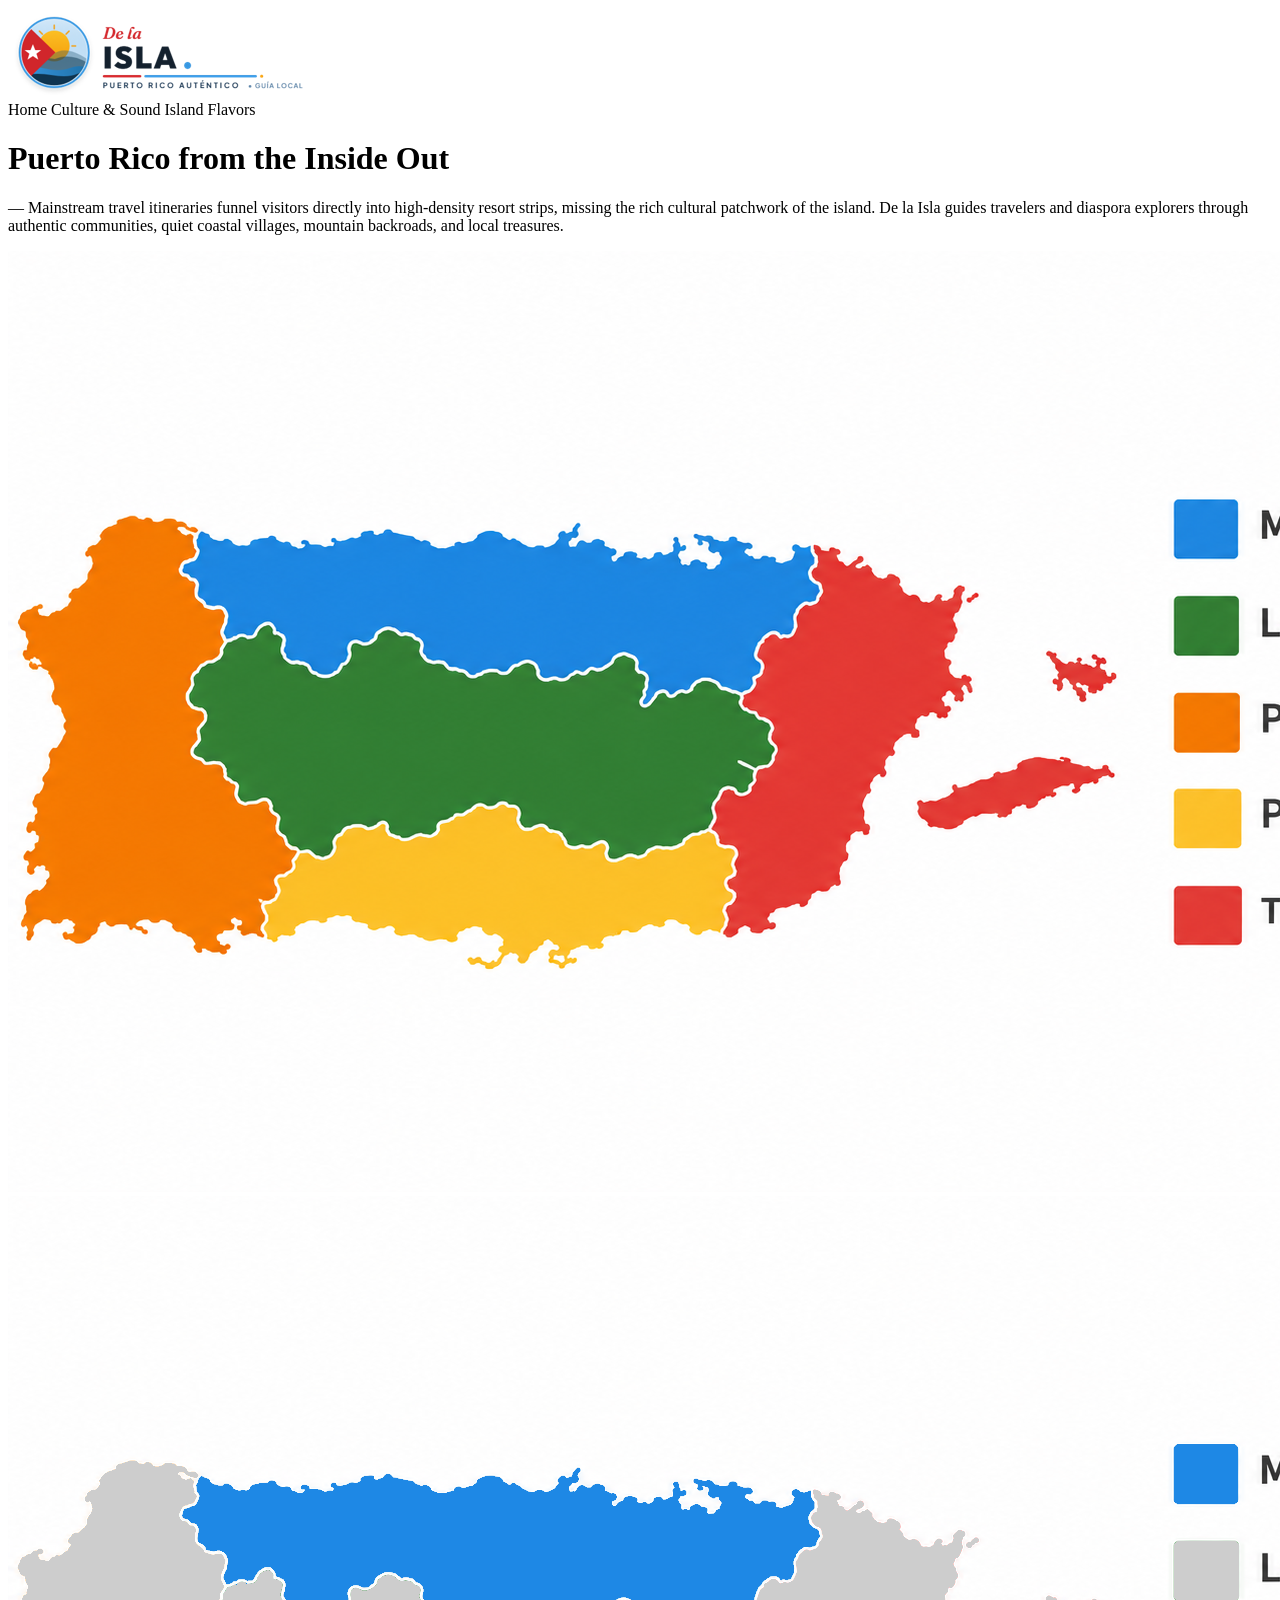
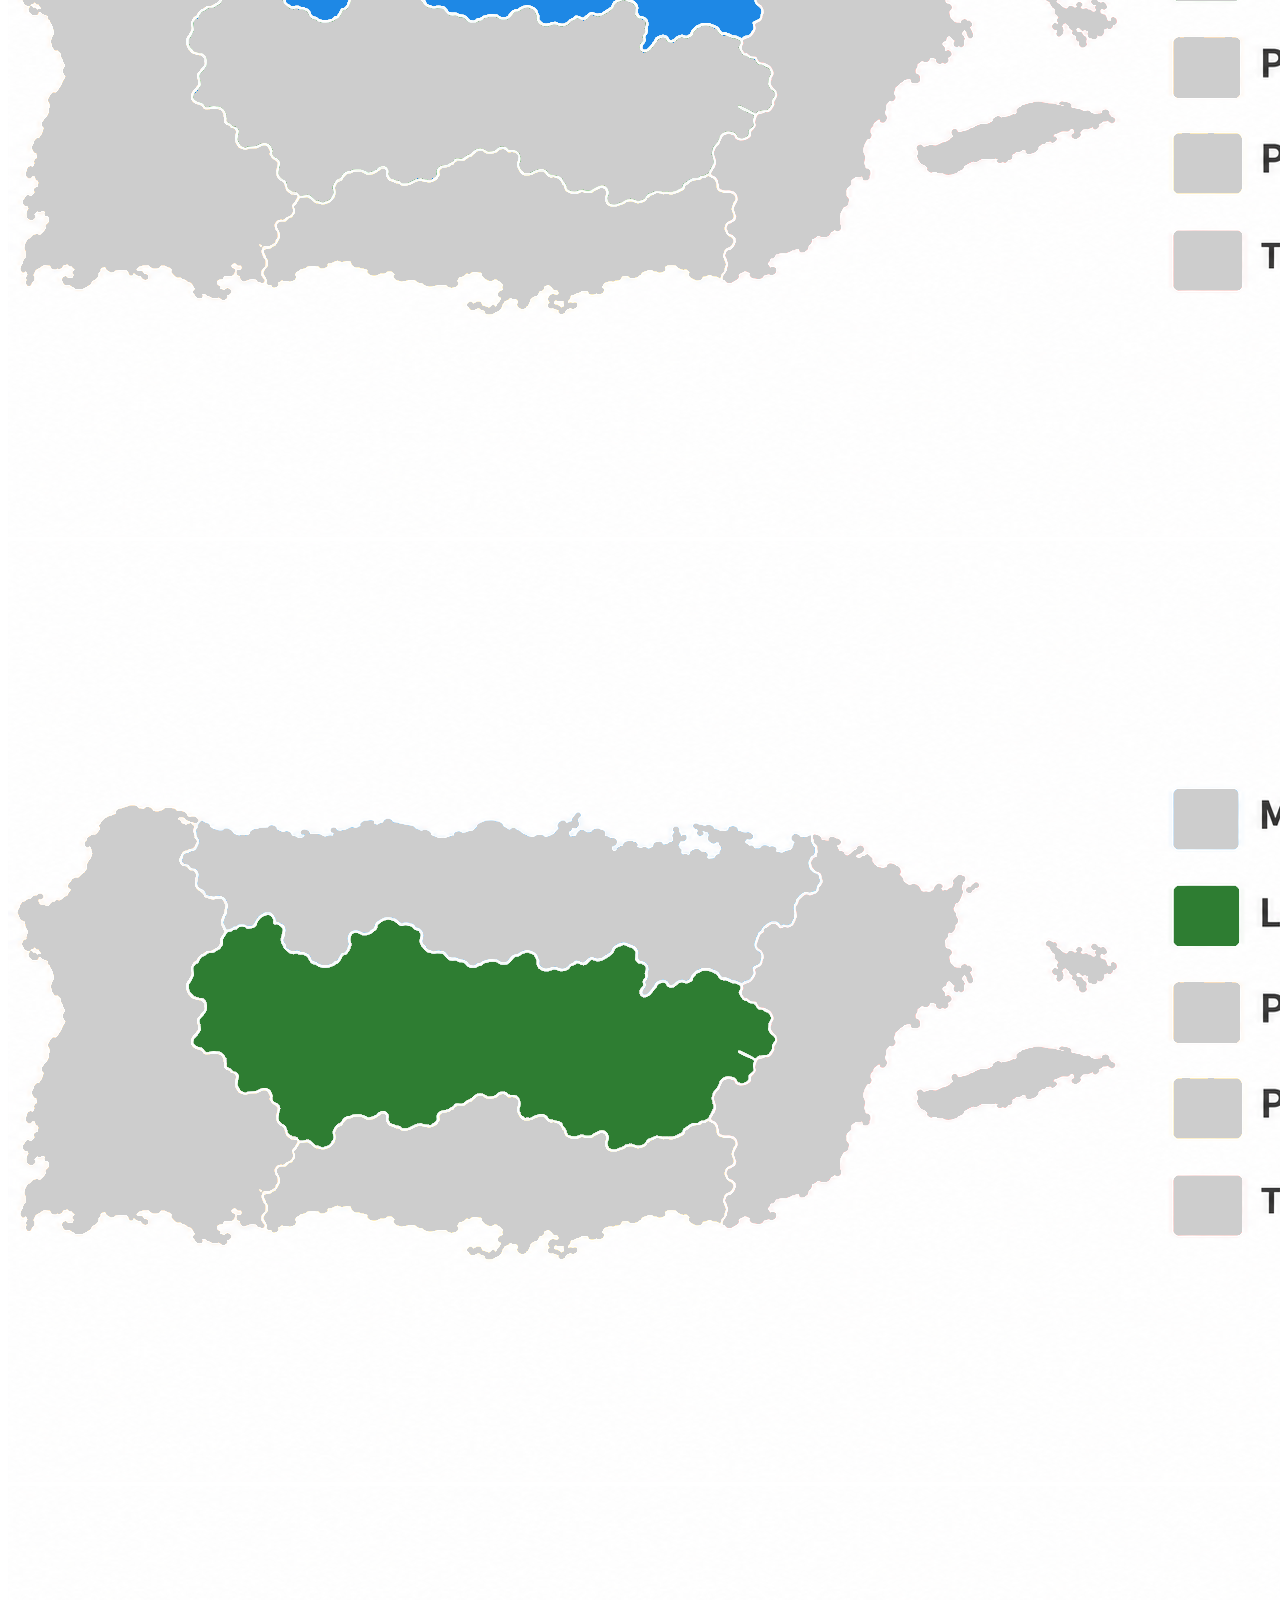
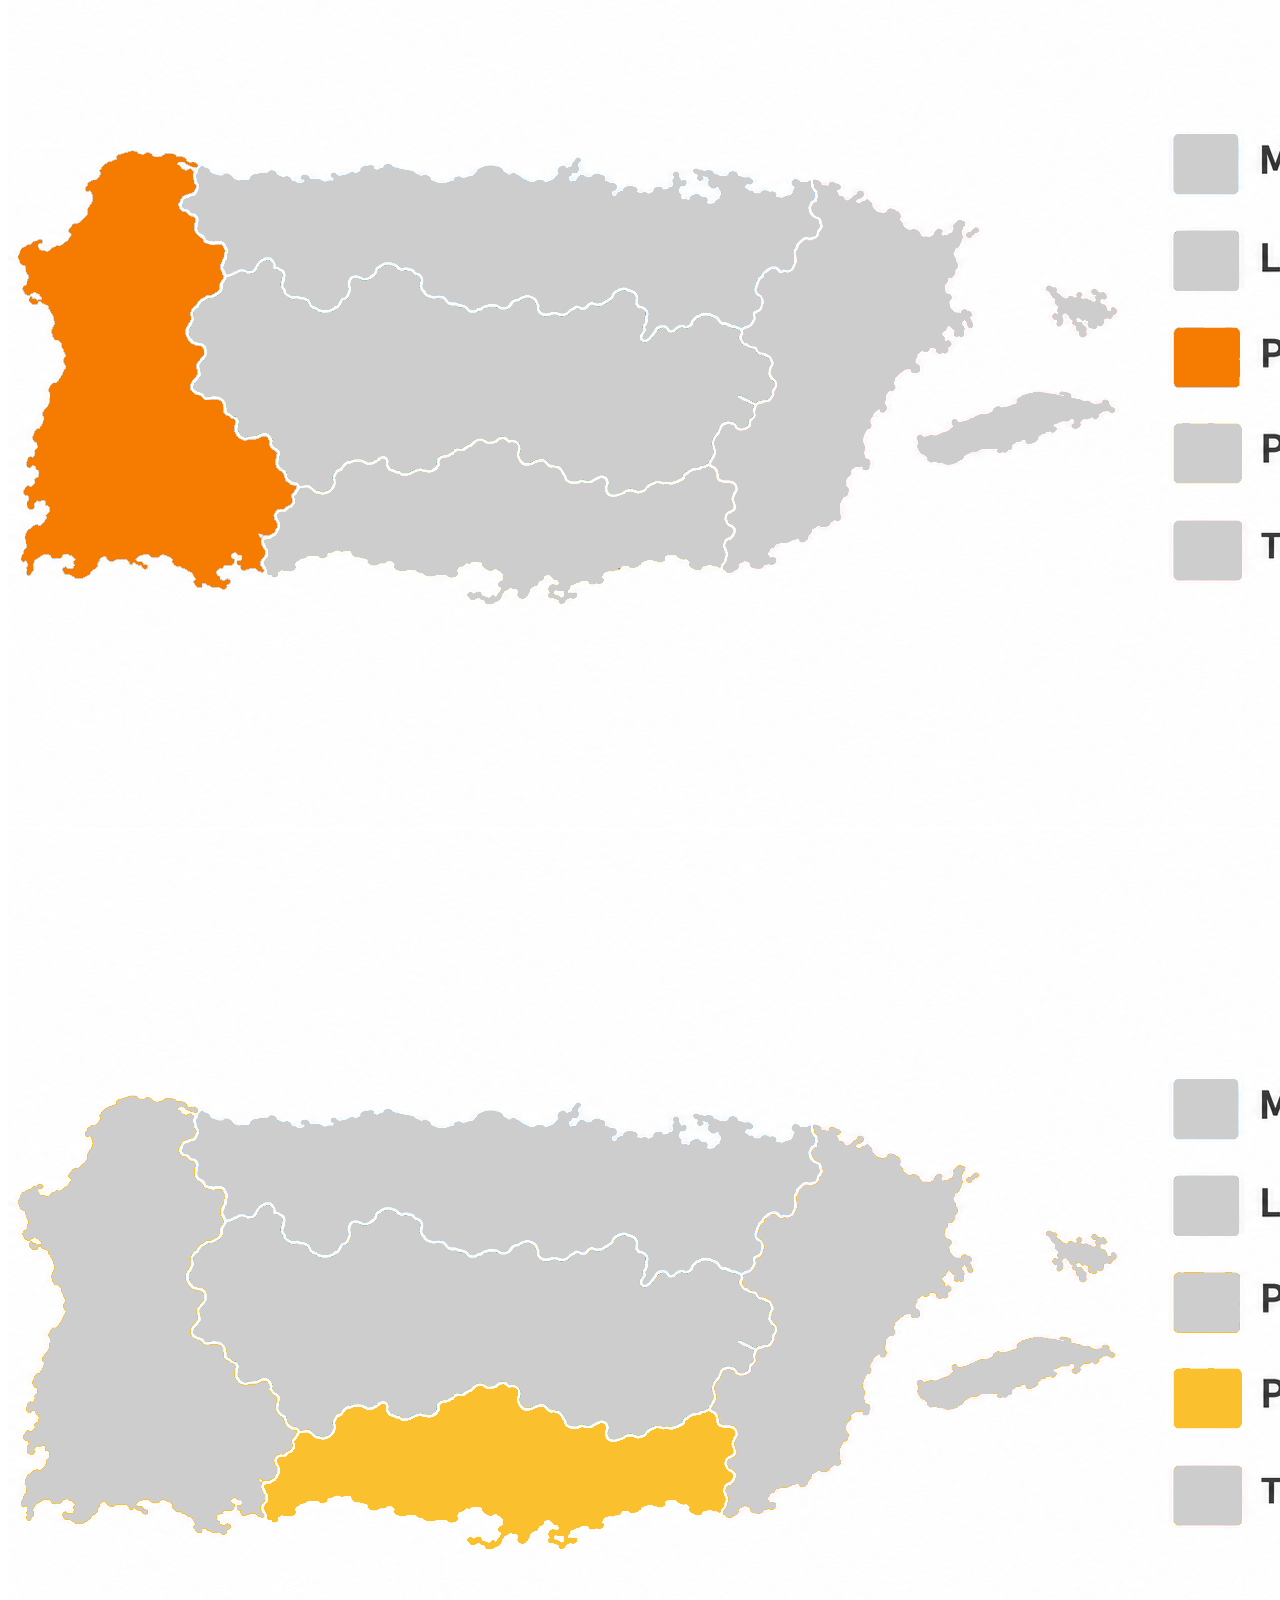
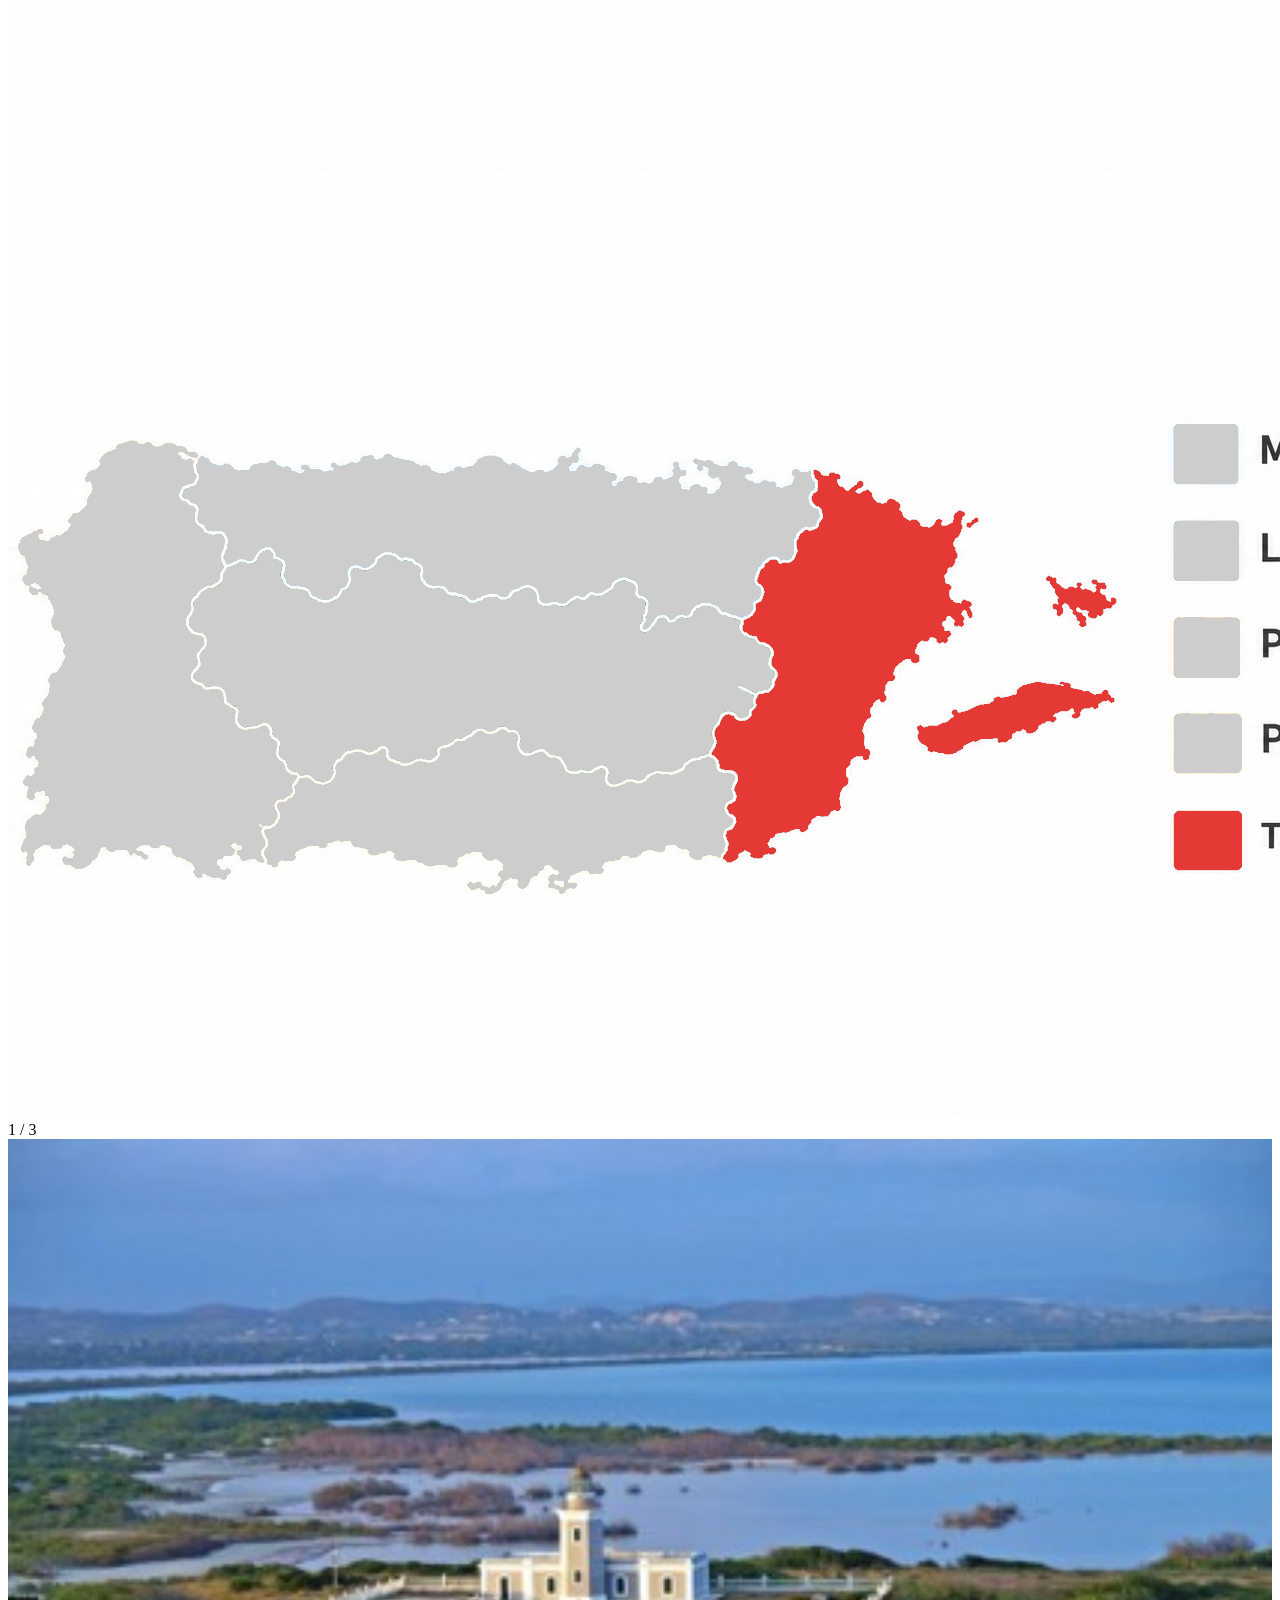
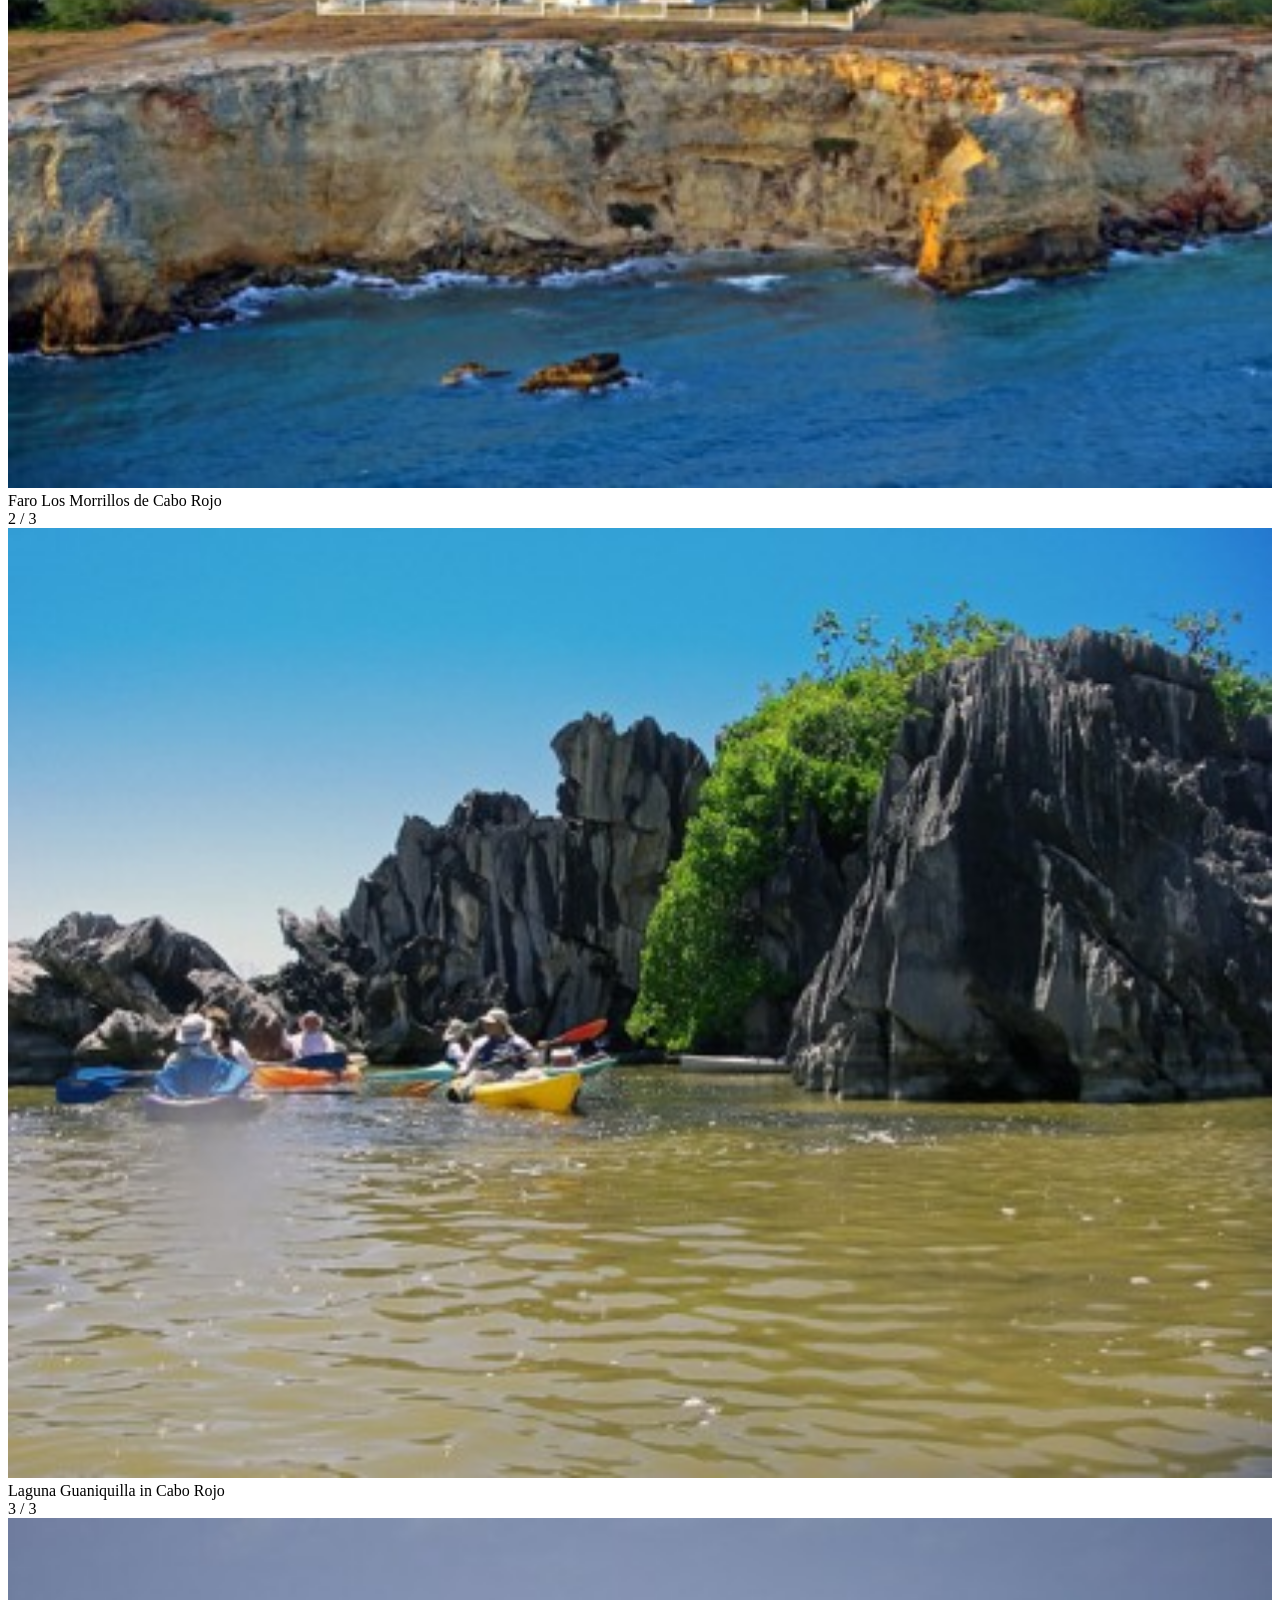
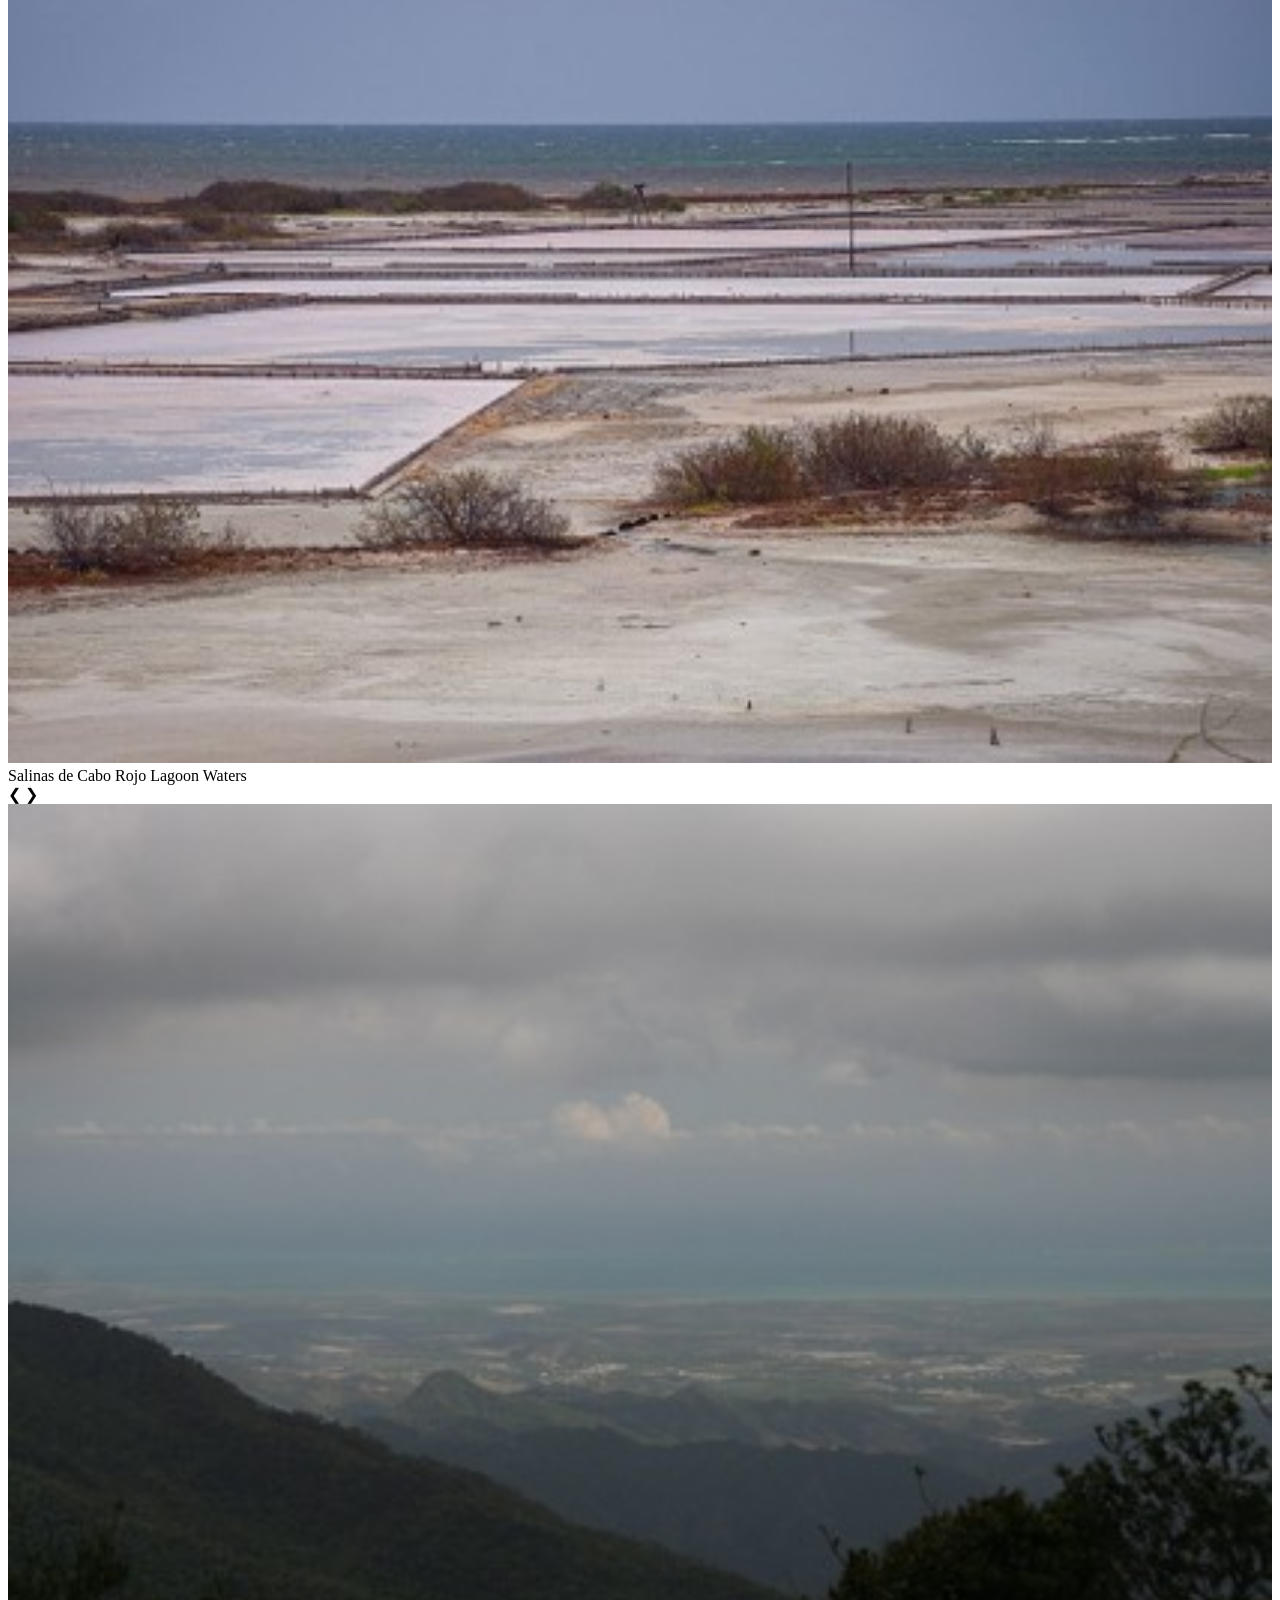
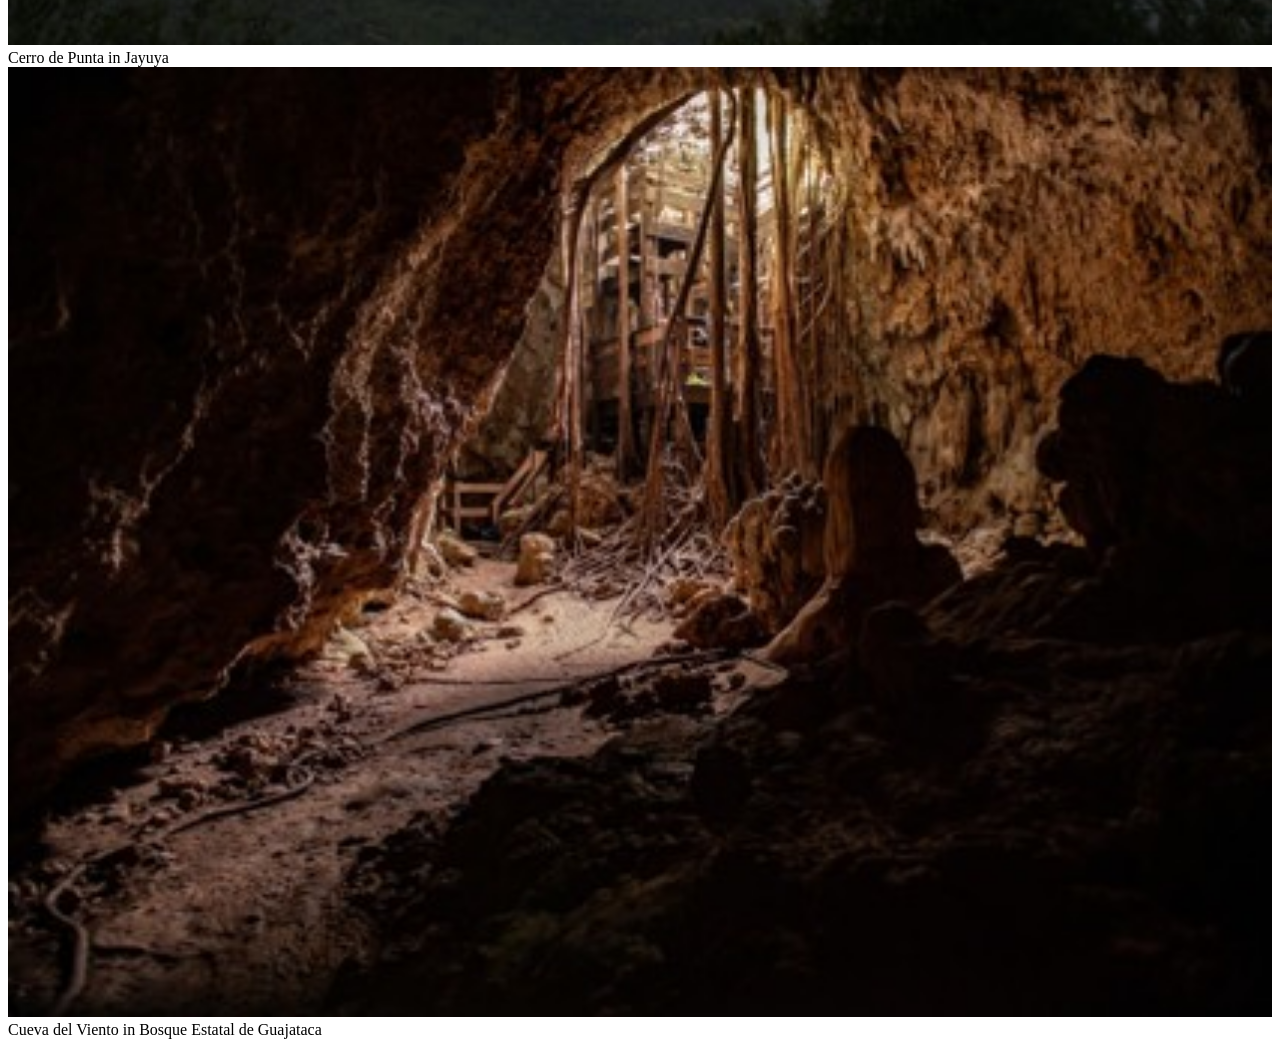
==== Malachi/index.html @ 301fe03a "File name changed" ====
<!DOCTYPE html>
<html lang="en">
<head>
    <meta charset="UTF-8">
    <meta name="viewport" content="width=device-width, initial-scale=1.0">
    <title>Document</title>
</head>
<header>
    <a id="backHomeLogo" href="index.html">
        <img src="logos/navBarLogo.png">
    </a>
    <nav>
        <a>Home</a>
        <a>Culture & Sound</a>
        <a>Island Flavors</a>
    </nav>
</header>
<body>
    <div id="hero"> <!-- This is for the hero image-->
        <h1>Puerto Rico from the Inside Out</h1>
        <p>— Mainstream travel itineraries funnel visitors directly into high-density resort strips, missing the rich cultural patchwork of the island. De la Isla guides travelers and diaspora explorers through authentic communities, quiet coastal villages, mountain backroads, and local treasures.</p>
    </div>
    <div> <!-- For this part I will have 5 images stacked ontop of eachother and depending on where the mouse hovers over the correct image cutout-->
        <img id="img1" src="Images\interactive\Puerto_Rico_regional_map_full.png">
        <img id="img2" src="Images\interactive\metro-north-coast.png">
        <img id="img3" src="Images\interactive\cordillera-central.png">
        <img id="img4" src="Images\interactive\porta-del-sol.png">
        <img id="img5" src="Images\interactive\porta-caribe.png">
        <img id="img6" src="Images\interactive\east-offshore-cays.png">
    </div>
    <div>
        
        <!-- Slideshow container -->
    <div class="slideshow-container">

    <!-- Full-width images with number and caption text -->
    <div class="mySlides fade">
        <div class="numbertext">1 / 3</div>
        <img src="Images\Home\Faro_Los_Morrillos.jpg" style="width:100%">
        <div class="text">Faro Los Morrillos de Cabo Rojo</div>
    </div>

    <div class="mySlides fade">
        <div class="numbertext">2 / 3</div>
        <img src="Images\Home\Laguna_Guaniquilla.jpg" style="width:100%">
        <div class="text">Laguna Guaniquilla in Cabo Rojo</div>
    </div>

    <div class="mySlides fade">
        <div class="numbertext">3 / 3</div>
        <img src="Images\Home\Saltinas_de_Cabo_Rojo.jpg" style="width:100%">
        <div class="text">Salinas de Cabo Rojo Lagoon Waters</div>
    </div>

    <!-- Next and previous buttons -->
    <a class="prev" onclick="plusSlides(-1)">&#10094;</a>
    <a class="next" onclick="plusSlides(1)">&#10095;</a>
    </div>
    
    <!-- -->
    <div class="NoSlidePhoto">
        <img src="Images\Home\Cerro_de_Punta.jpg" style="width:100%">
        <div class="text">Cerro de Punta in Jayuya</div>
    </div>

    <div class="NoSlidePhoto">
        <img src="Images\Home\Cueva_del_Viento.jpg" style="width:100%">
        <div class="text">Cueva del Viento in Bosque Estatal de Guajataca</div>
    </div>

    </div>
</body>
</html>
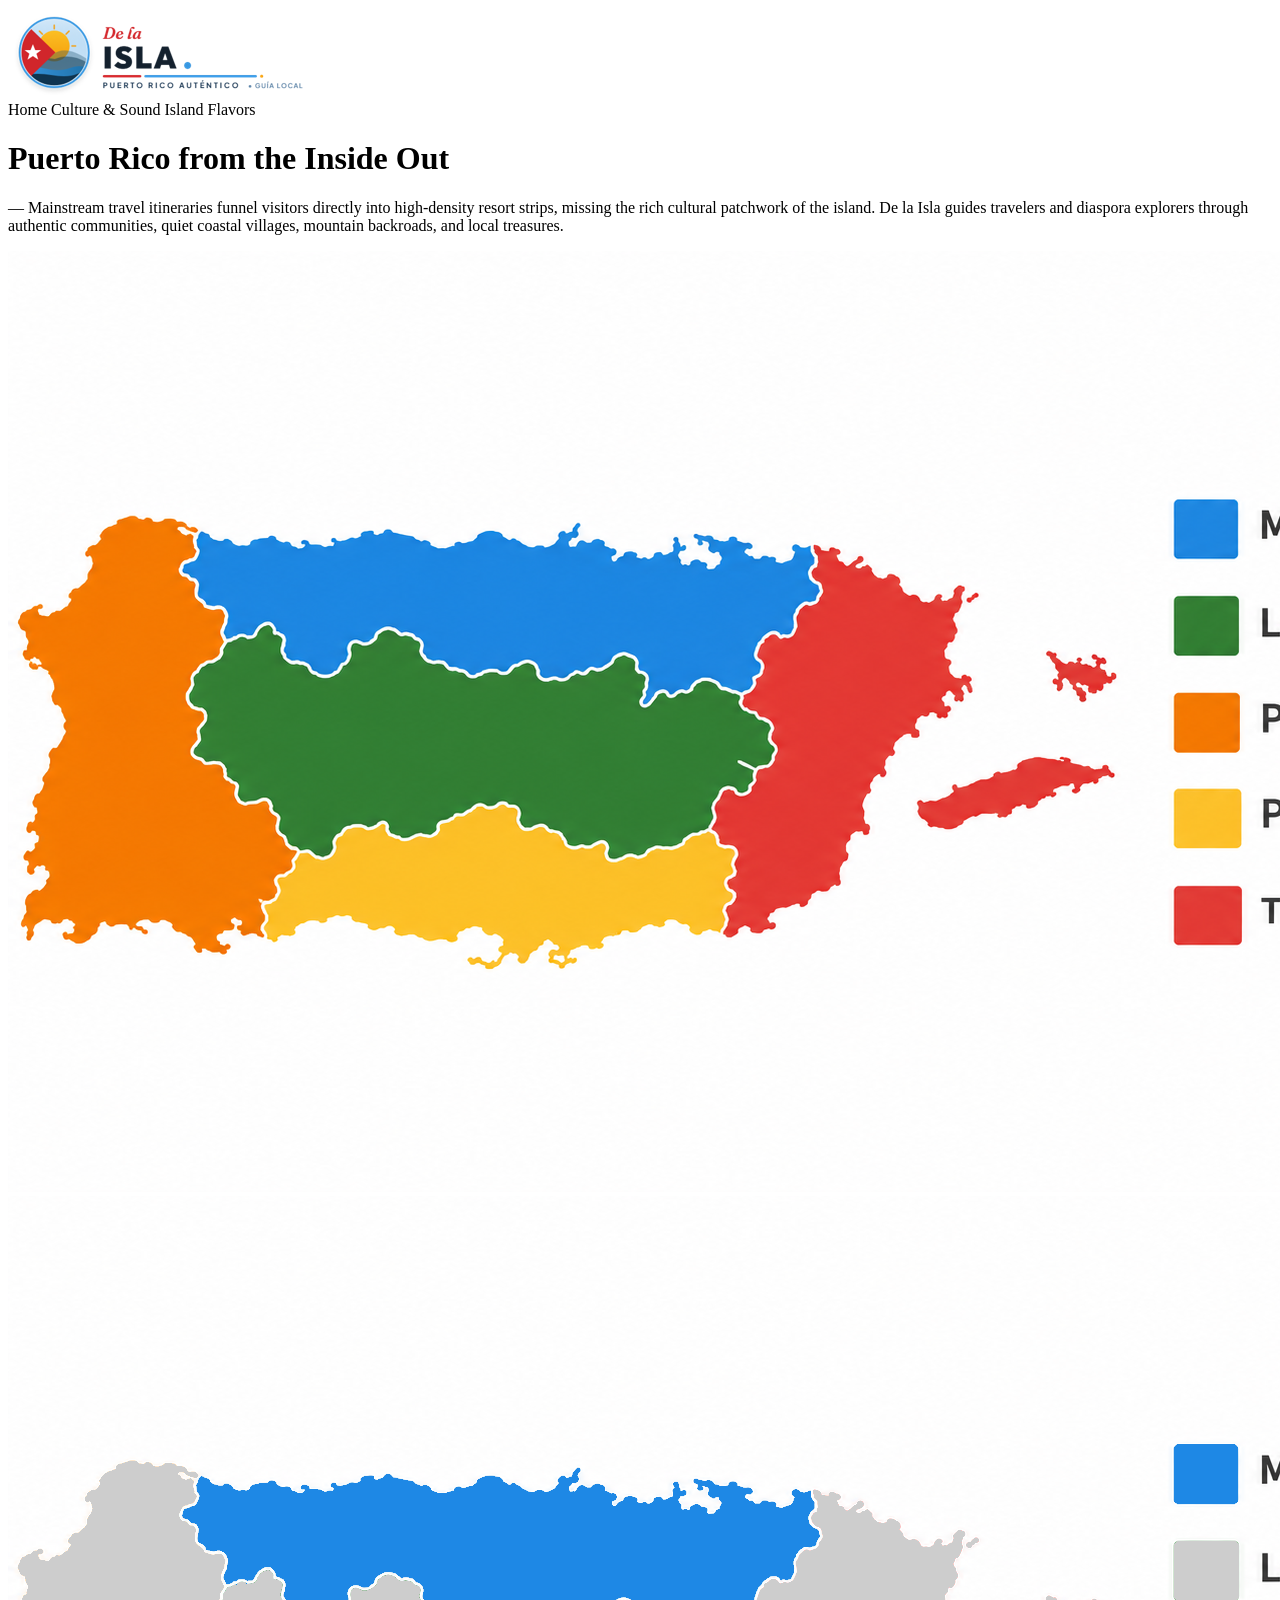
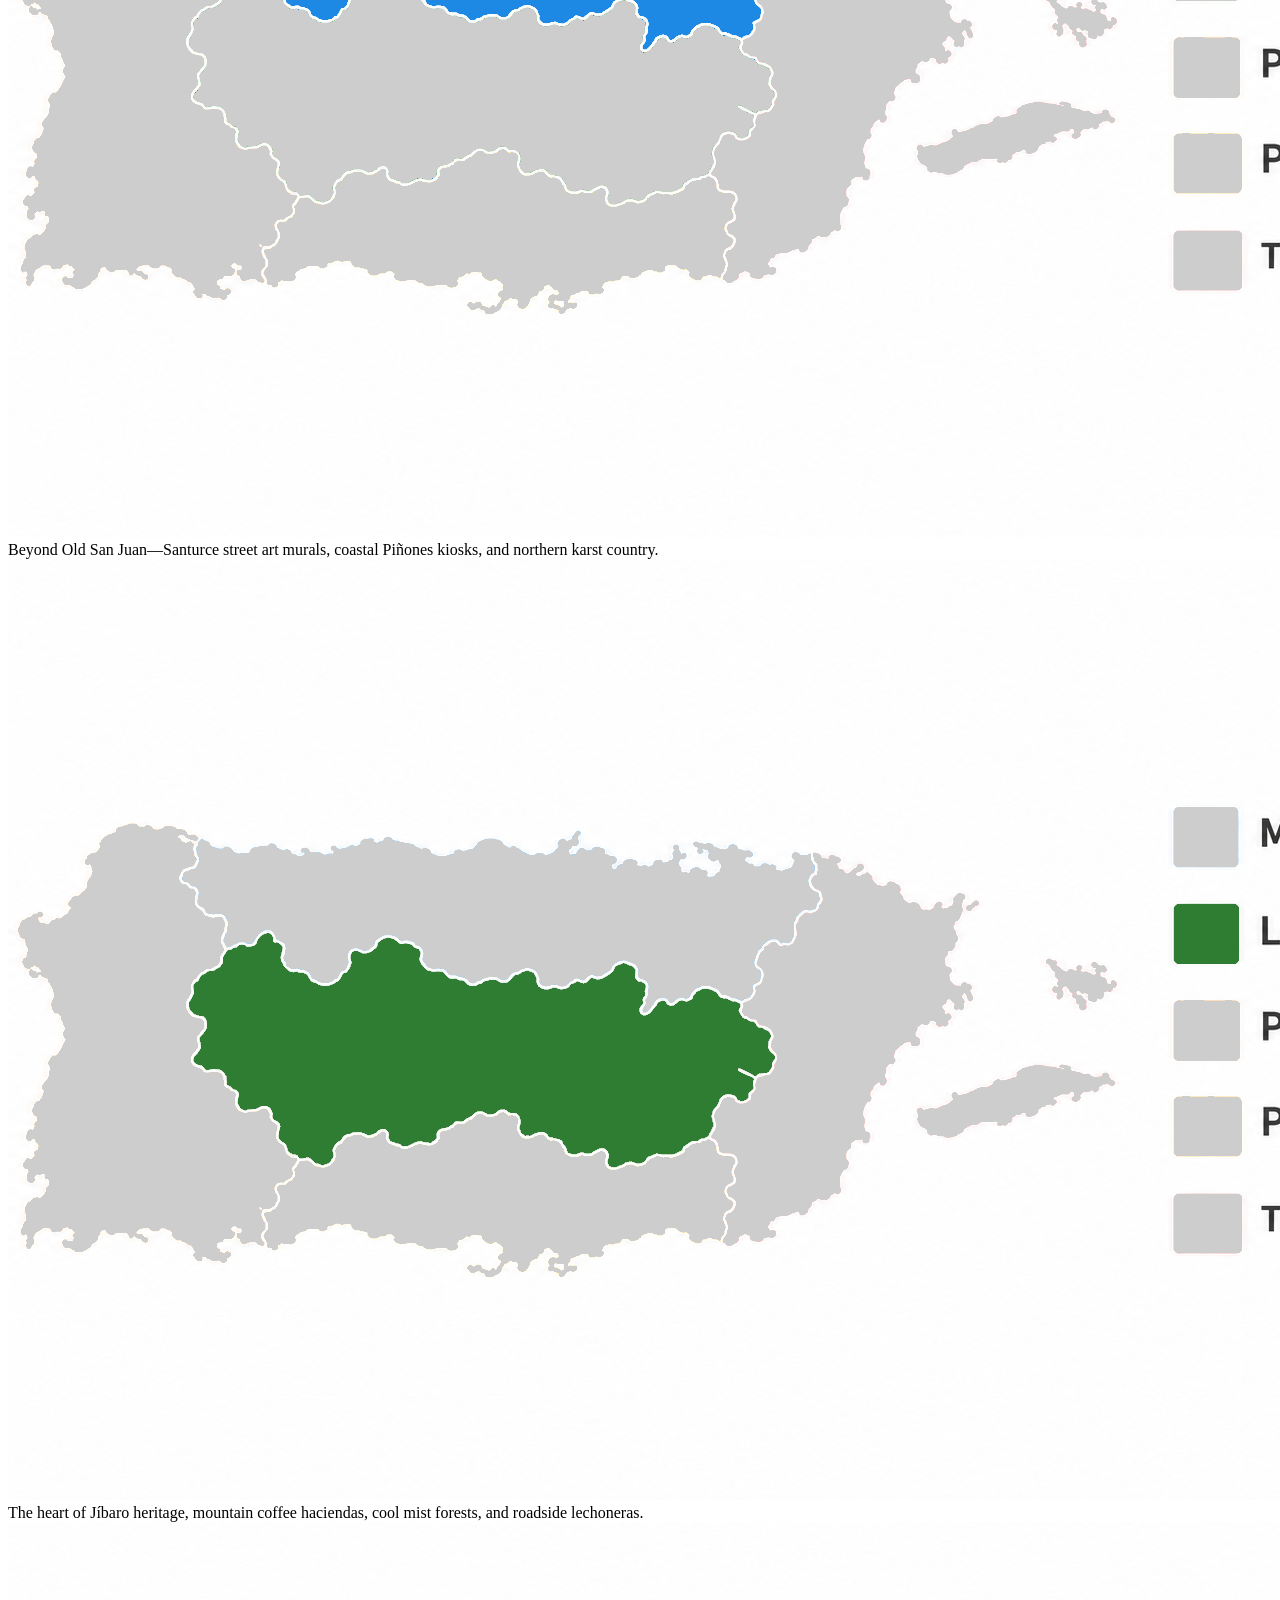
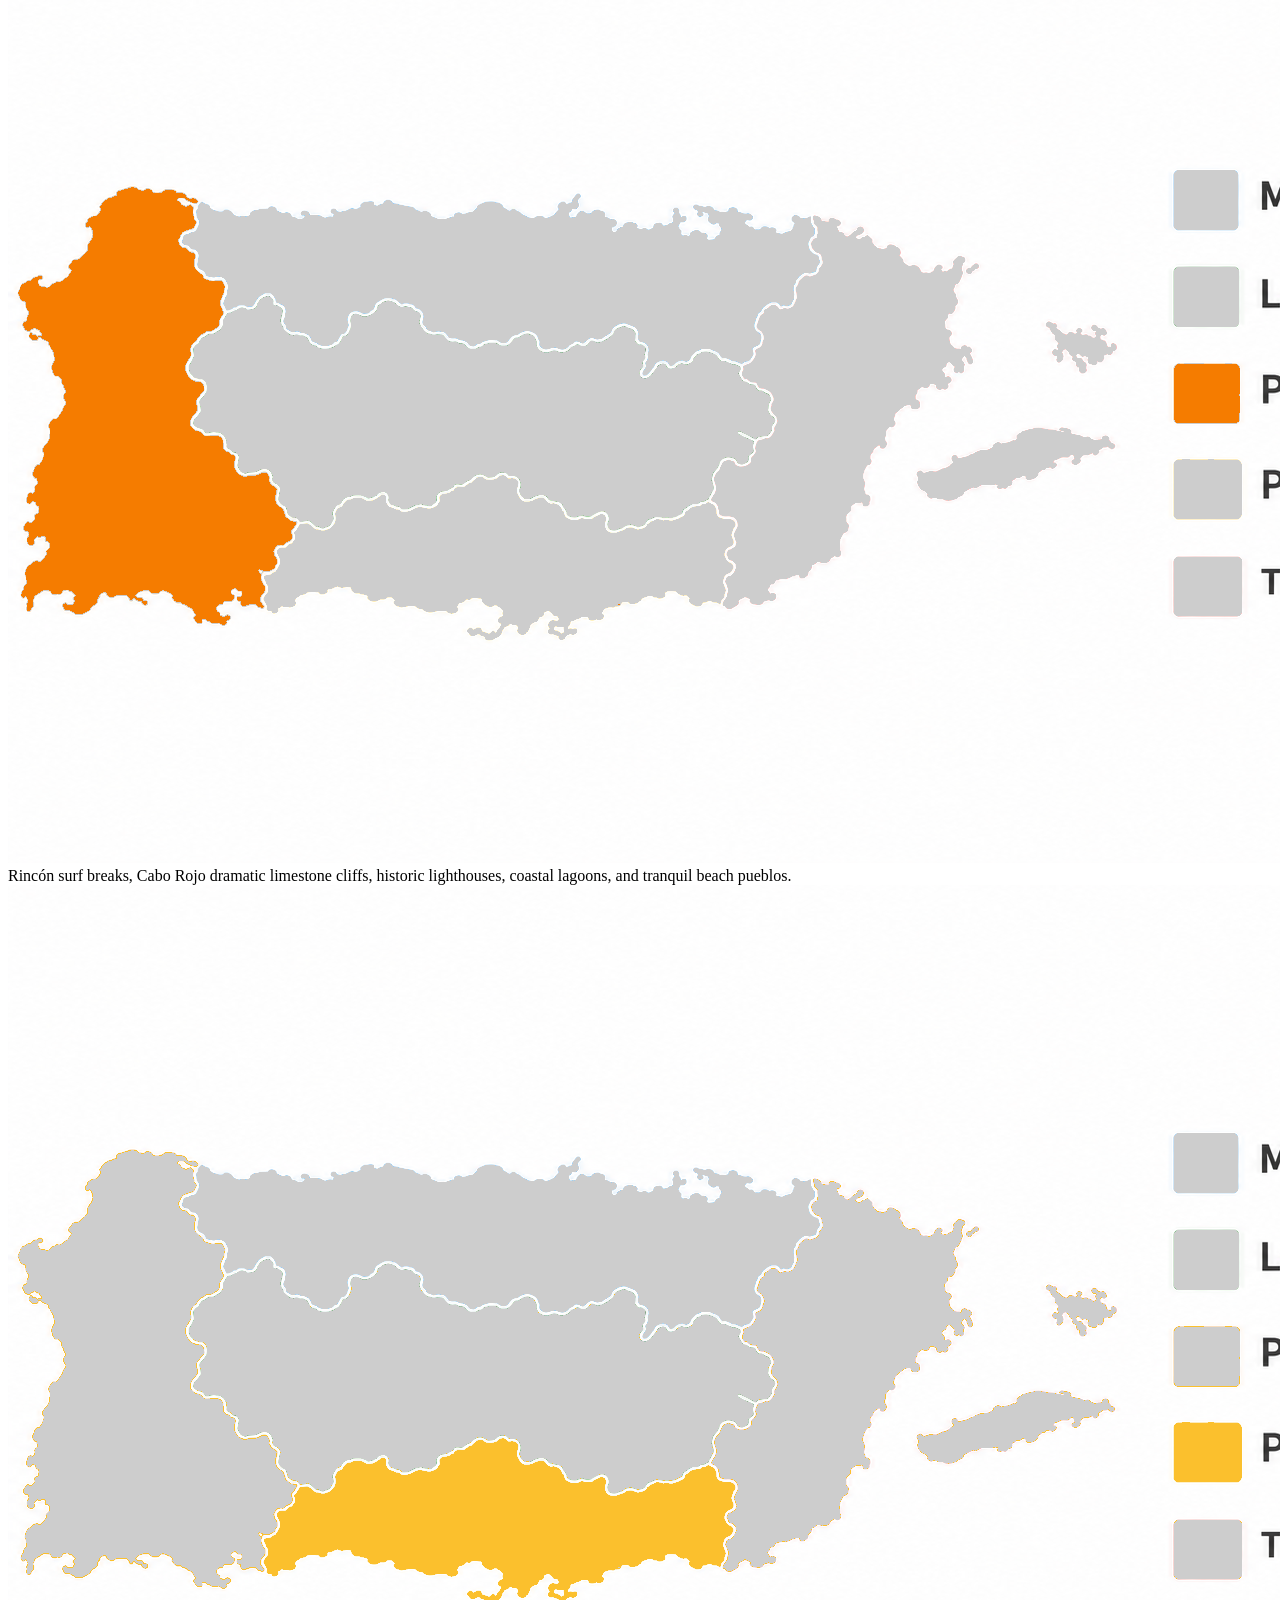
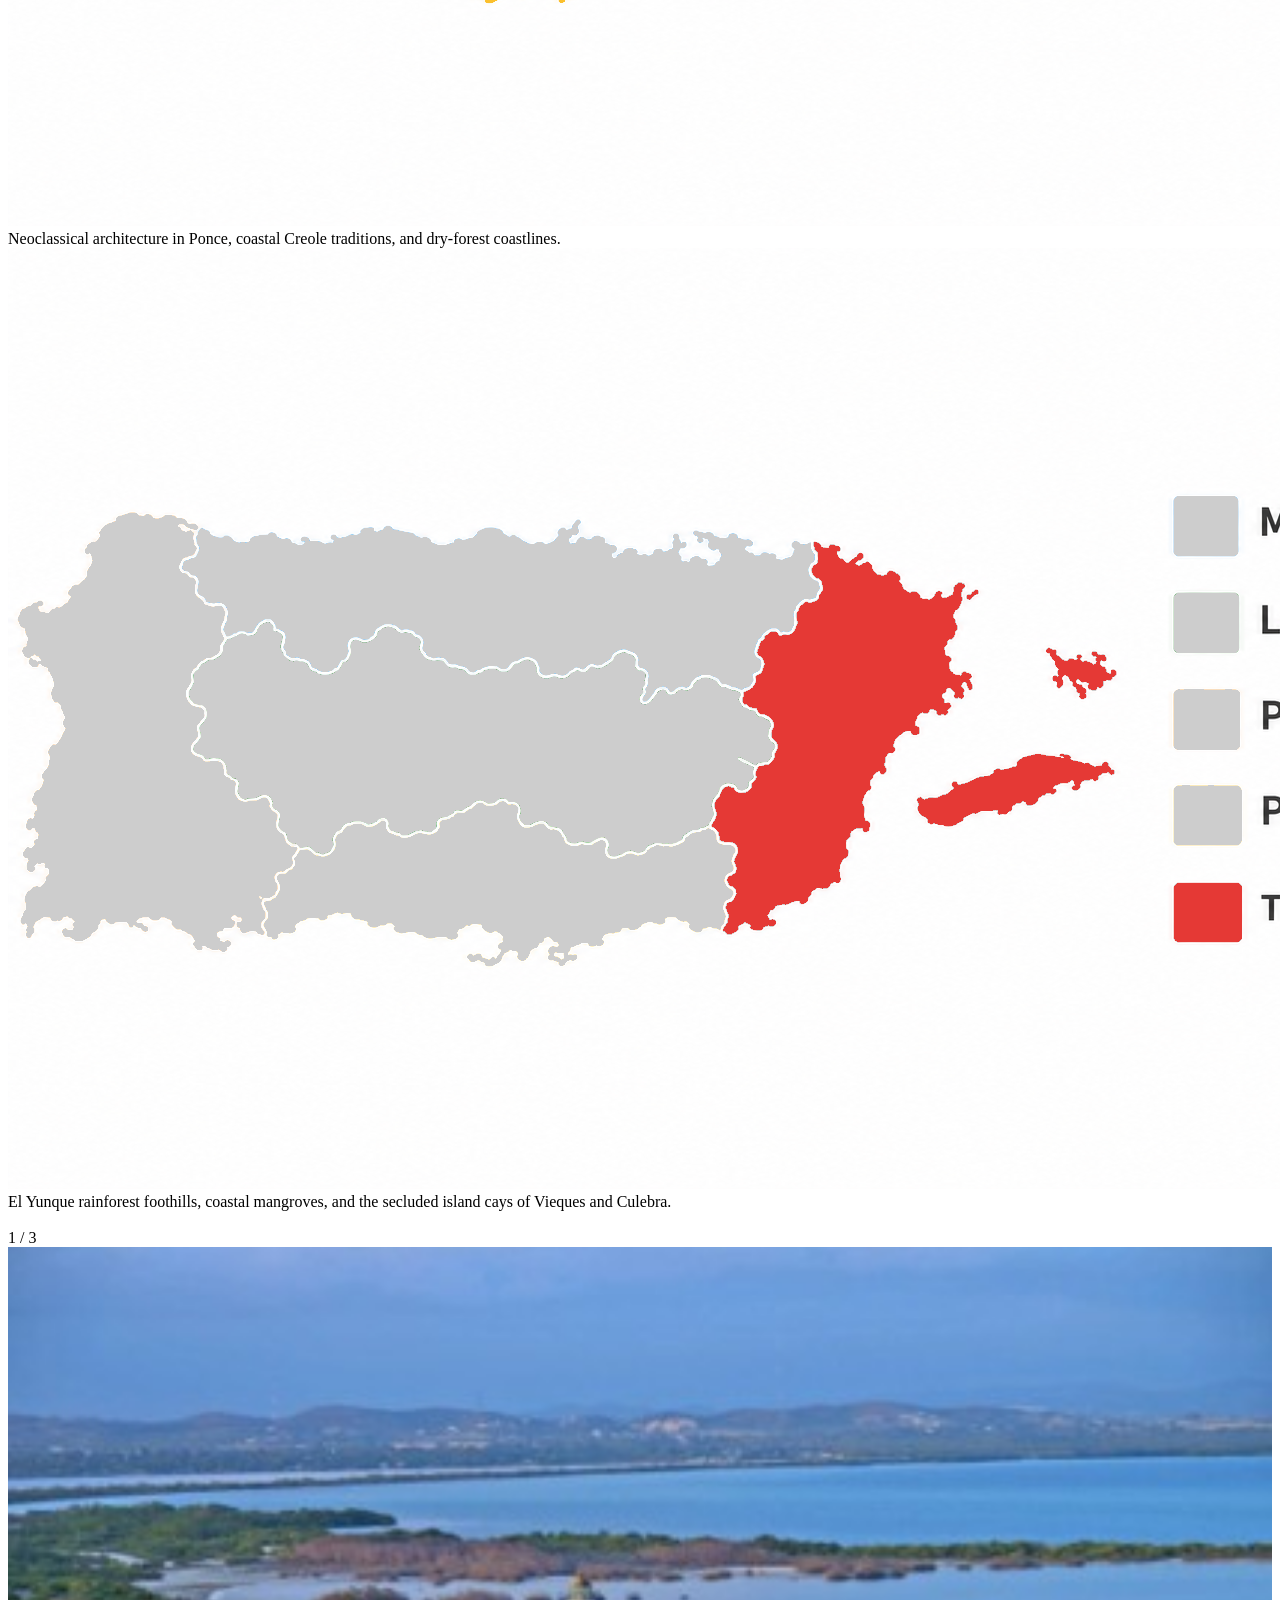
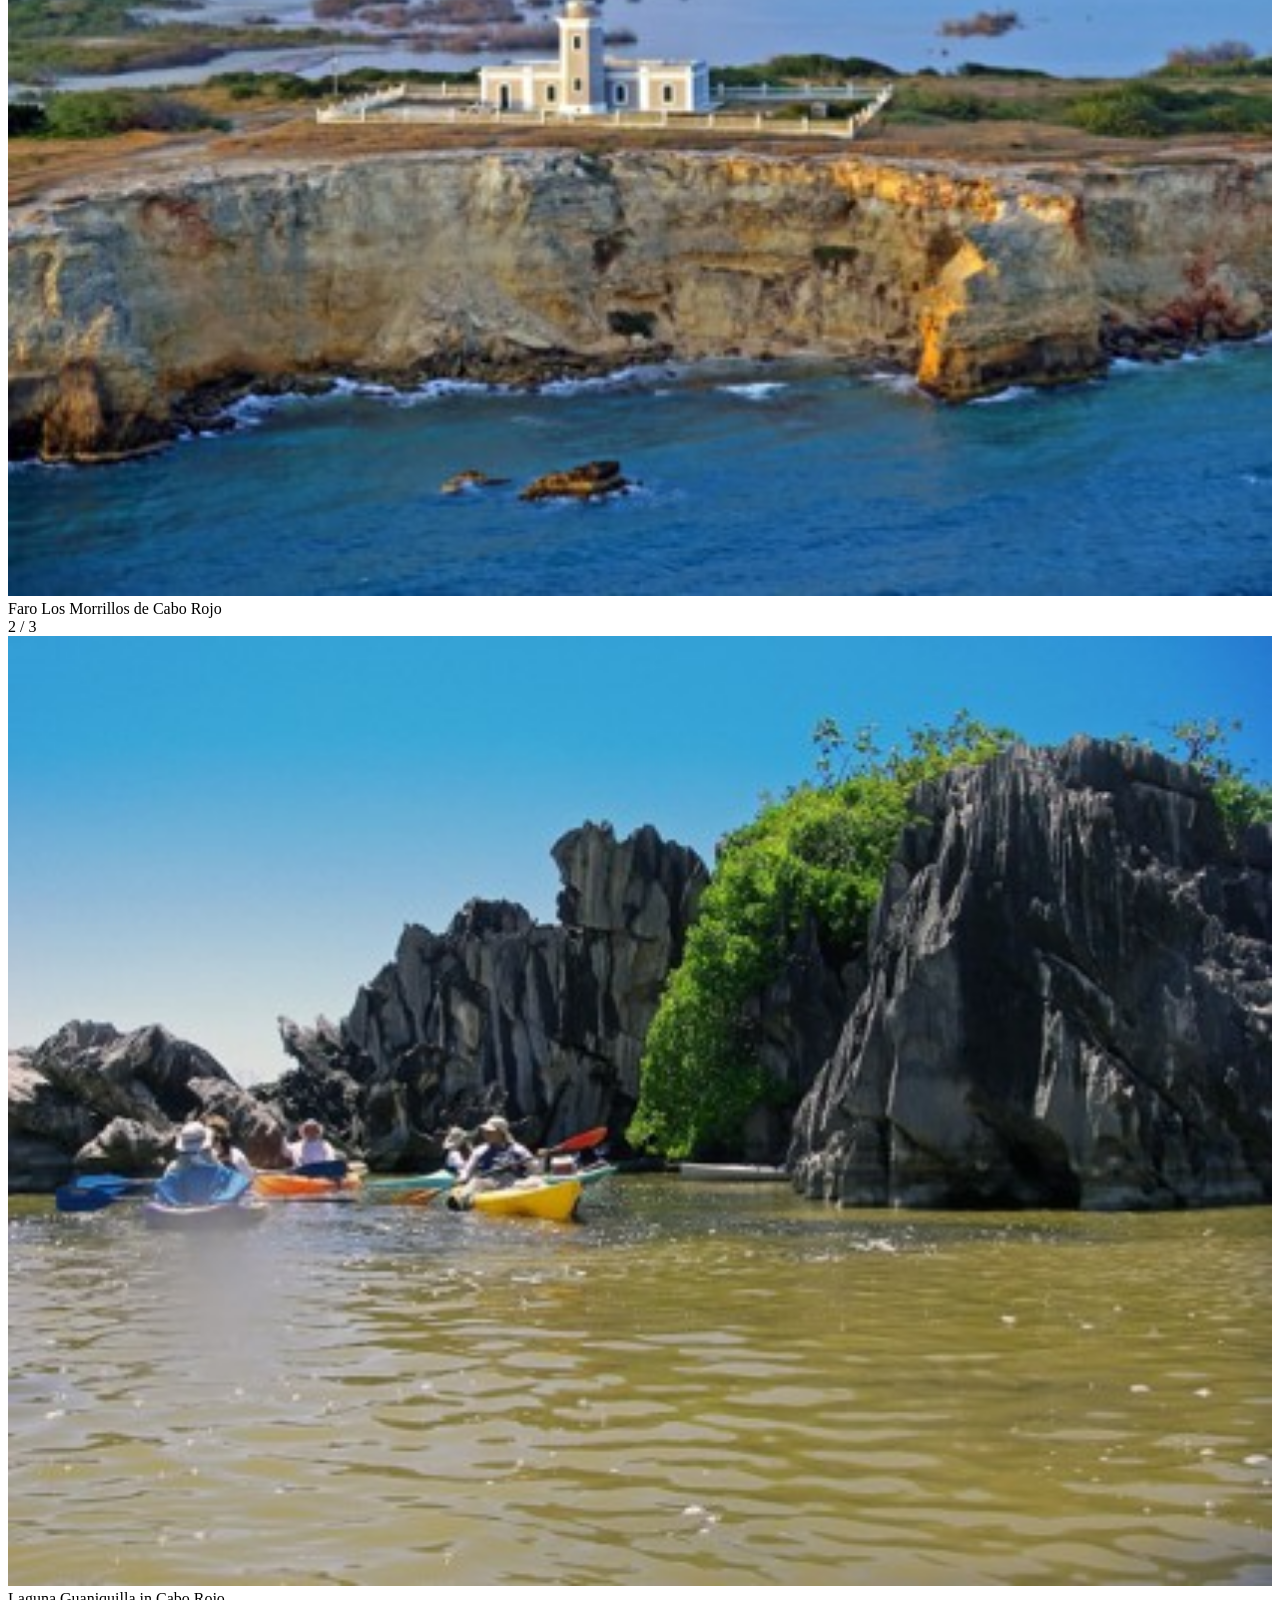
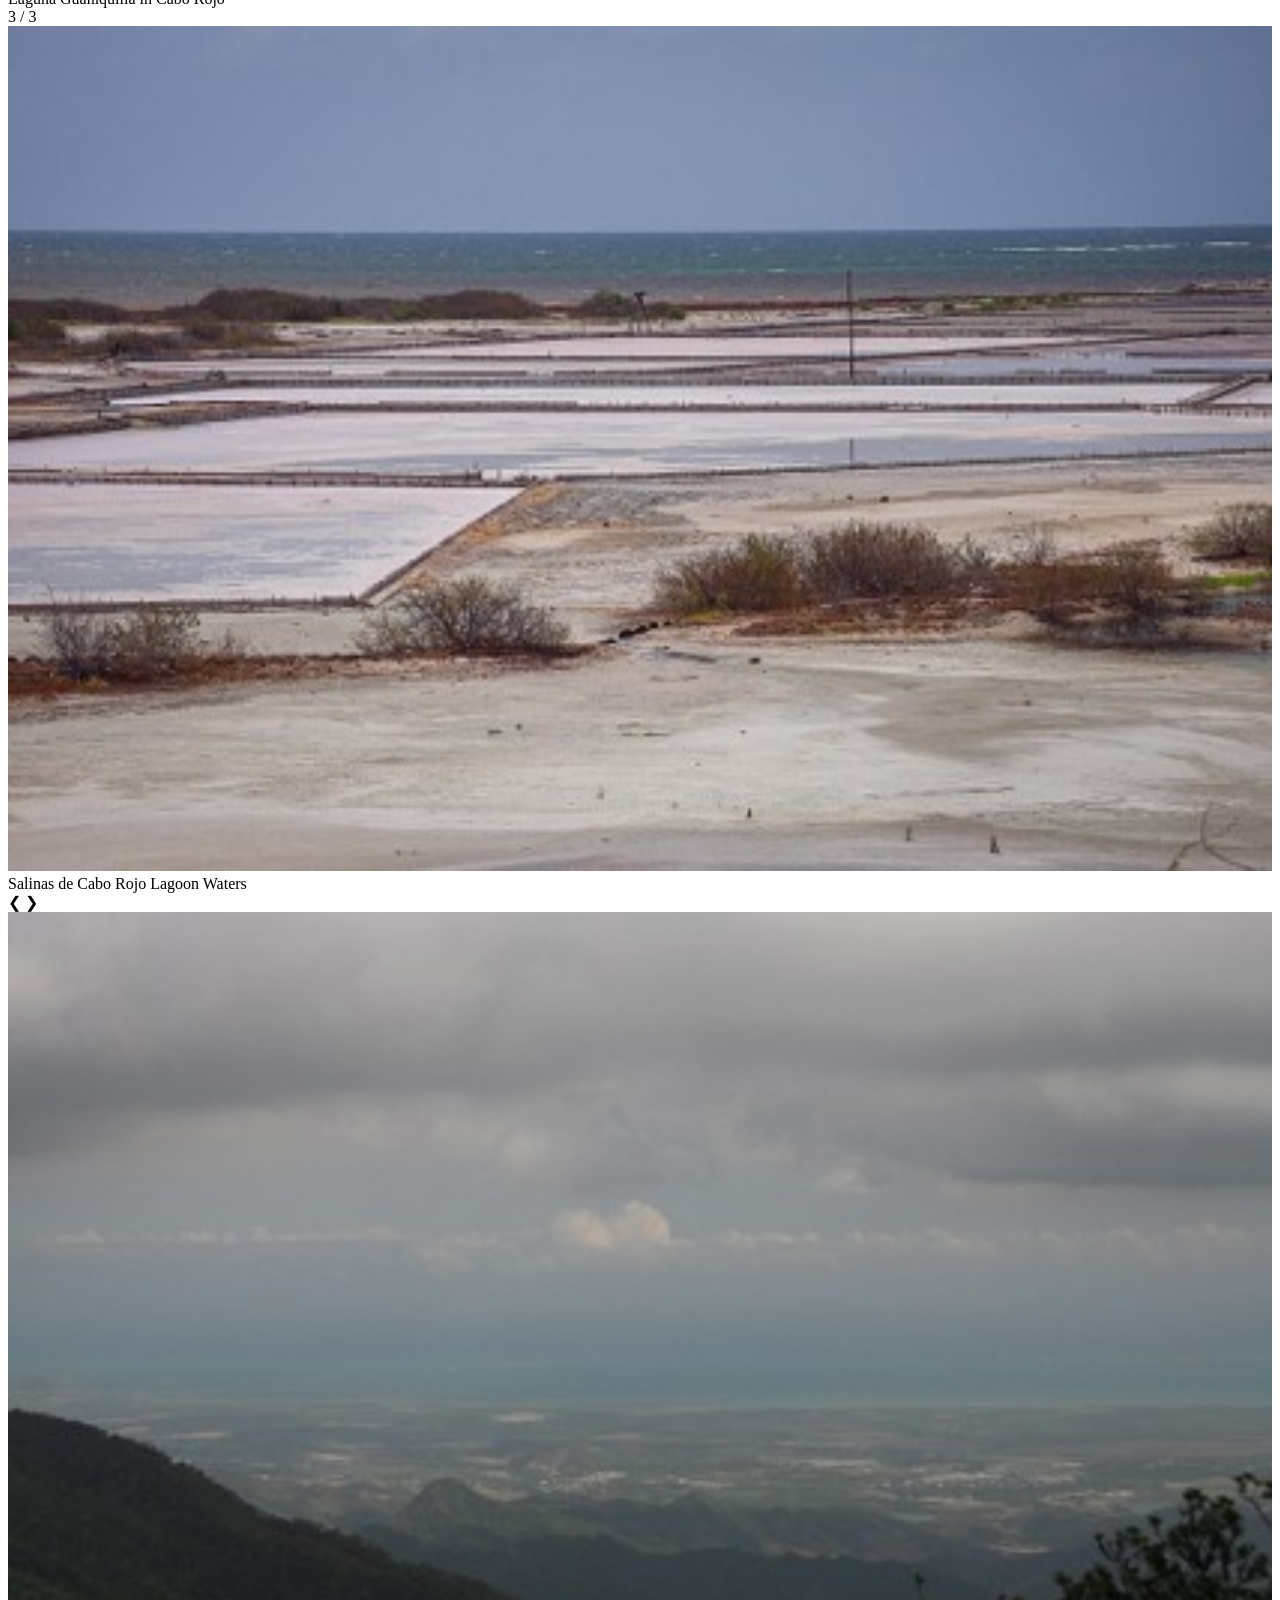
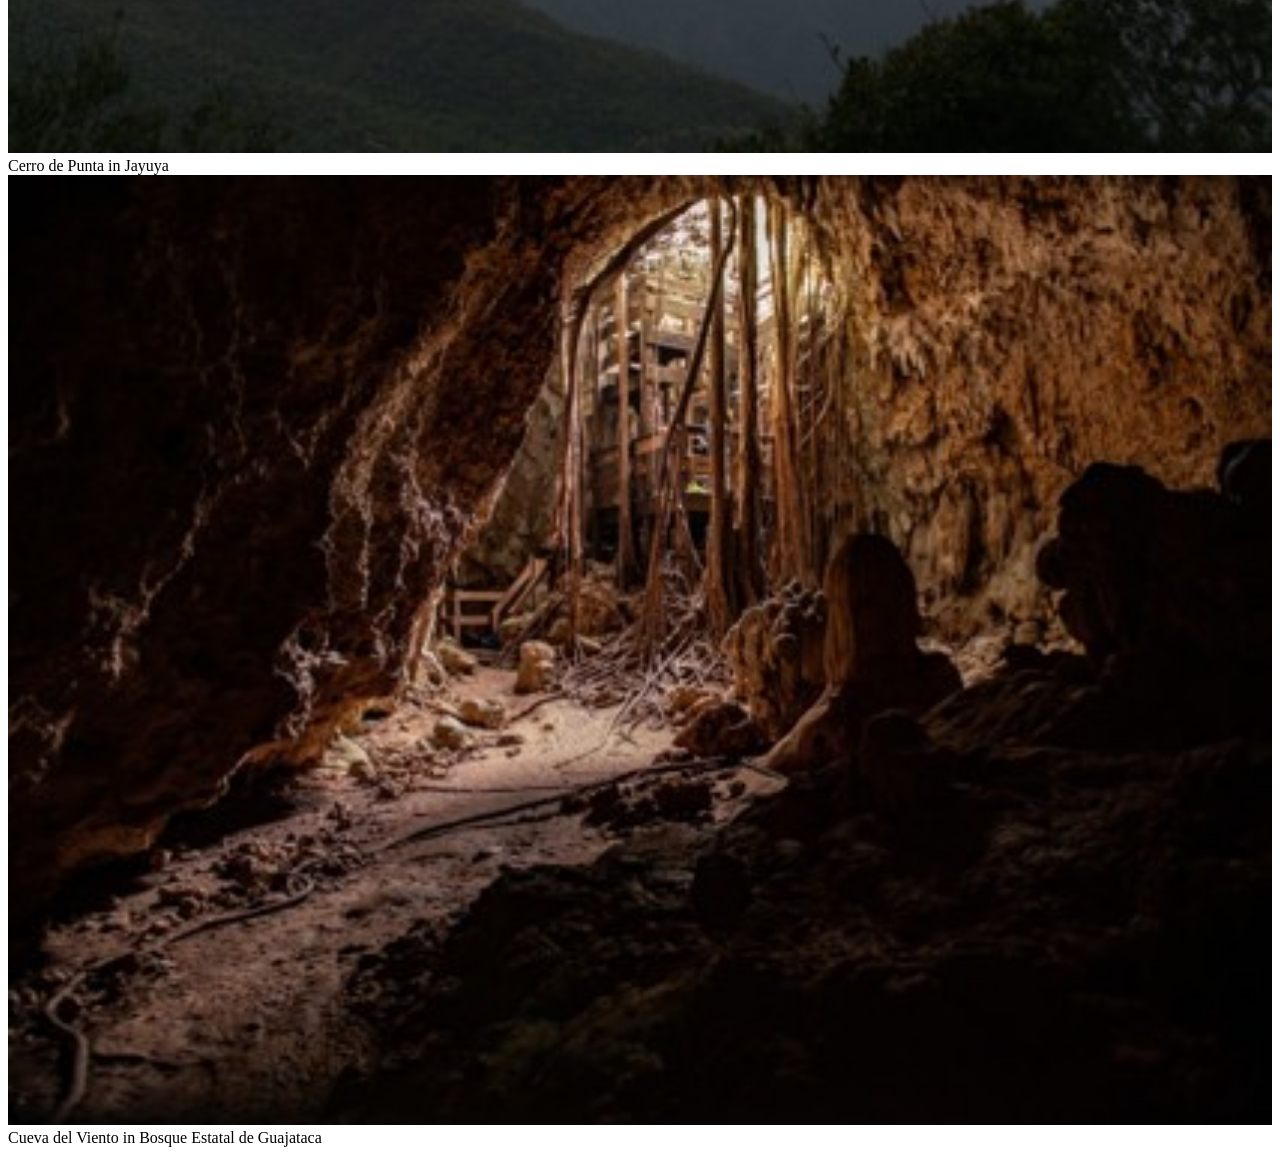
==== commit d62463bb: "Yay" ====
--- a/Malachi/index.html
+++ b/Malachi/index.html
@@ -15,59 +15,78 @@
         <a>Island Flavors</a>
     </nav>
 </header>
+
 <body>
     <div id="hero"> <!-- This is for the hero image-->
         <h1>Puerto Rico from the Inside Out</h1>
         <p>— Mainstream travel itineraries funnel visitors directly into high-density resort strips, missing the rich cultural patchwork of the island. De la Isla guides travelers and diaspora explorers through authentic communities, quiet coastal villages, mountain backroads, and local treasures.</p>
     </div>
-    <div> <!-- For this part I will have 5 images stacked ontop of eachother and depending on where the mouse hovers over the correct image cutout-->
-        <img id="img1" src="Images\interactive\Puerto_Rico_regional_map_full.png">
-        <img id="img2" src="Images\interactive\metro-north-coast.png">
-        <img id="img3" src="Images\interactive\cordillera-central.png">
-        <img id="img4" src="Images\interactive\porta-del-sol.png">
-        <img id="img5" src="Images\interactive\porta-caribe.png">
-        <img id="img6" src="Images\interactive\east-offshore-cays.png">
-    </div>
-    <div>
+
+    <Section>
+        <div> <!-- For this part I will have 5 images stacked ontop of eachother and depending on where the mouse hovers over the correct image cutout-->
+            <img id="img1" src="Images\interactive\Puerto_Rico_regional_map_full.png">   
+        </div>
+        <div>
+            <img id="img2" src="Images\interactive\metro-north-coast.png">
+            <a>Beyond Old San Juan—Santurce street art murals, coastal Piñones kiosks, and northern karst country.</a>
+        </div>
+        <div>
+            <img id="img3" src="Images\interactive\cordillera-central.png">
+            <a>The heart of Jíbaro heritage, mountain coffee haciendas, cool mist forests, and roadside lechoneras.</a>
+        </div>
+        <div>  
+            <img id="img4" src="Images\interactive\porta-del-sol.png">
+            <a>Rincón surf breaks, Cabo Rojo dramatic limestone cliffs, historic lighthouses, coastal lagoons, and tranquil beach pueblos.</a>
+        </div> 
+        <div> 
+            <img id="img5" src="Images\interactive\porta-caribe.png">
+            <a>Neoclassical architecture in Ponce, coastal Creole traditions, and dry-forest coastlines.</a>
+        </div> 
+        <div> 
+            <img id="img6" src="Images\interactive\east-offshore-cays.png">
+            <a>El Yunque rainforest foothills, coastal mangroves, and the secluded island cays of Vieques and Culebra.</a>
+        </div>
+    </Section>
+    <br>
+
+    <Section>
+            <!-- Slideshow container -->
+        <div class="slideshow-container">
+
+        <!-- Full-width images with number and caption text -->
+        <div class="mySlides fade">
+            <div class="numbertext">1 / 3</div>
+            <img src="Images\Home\Faro_Los_Morrillos.jpg" style="width:100%">
+            <div class="text">Faro Los Morrillos de Cabo Rojo</div>
+        </div>
+
+        <div class="mySlides fade">
+            <div class="numbertext">2 / 3</div>
+            <img src="Images\Home\Laguna_Guaniquilla.jpg" style="width:100%">
+            <div class="text">Laguna Guaniquilla in Cabo Rojo</div>
+        </div>
+
+        <div class="mySlides fade">
+            <div class="numbertext">3 / 3</div>
+            <img src="Images\Home\Saltinas_de_Cabo_Rojo.jpg" style="width:100%">
+            <div class="text">Salinas de Cabo Rojo Lagoon Waters</div>
+        </div>
+
+        <!-- Next and previous buttons -->
+        <a class="prev" onclick="plusSlides(-1)">&#10094;</a>
+        <a class="next" onclick="plusSlides(1)">&#10095;</a>
+        </div>
         
-        <!-- Slideshow container -->
-    <div class="slideshow-container">
+        <!-- -->
+        <div class="NoSlidePhoto">
+            <img src="Images\Home\Cerro_de_Punta.jpg" style="width:100%">
+            <div class="text">Cerro de Punta in Jayuya</div>
+        </div>
 
-    <!-- Full-width images with number and caption text -->
-    <div class="mySlides fade">
-        <div class="numbertext">1 / 3</div>
-        <img src="Images\Home\Faro_Los_Morrillos.jpg" style="width:100%">
-        <div class="text">Faro Los Morrillos de Cabo Rojo</div>
-    </div>
-
-    <div class="mySlides fade">
-        <div class="numbertext">2 / 3</div>
-        <img src="Images\Home\Laguna_Guaniquilla.jpg" style="width:100%">
-        <div class="text">Laguna Guaniquilla in Cabo Rojo</div>
-    </div>
-
-    <div class="mySlides fade">
-        <div class="numbertext">3 / 3</div>
-        <img src="Images\Home\Saltinas_de_Cabo_Rojo.jpg" style="width:100%">
-        <div class="text">Salinas de Cabo Rojo Lagoon Waters</div>
-    </div>
-
-    <!-- Next and previous buttons -->
-    <a class="prev" onclick="plusSlides(-1)">&#10094;</a>
-    <a class="next" onclick="plusSlides(1)">&#10095;</a>
-    </div>
-    
-    <!-- -->
-    <div class="NoSlidePhoto">
-        <img src="Images\Home\Cerro_de_Punta.jpg" style="width:100%">
-        <div class="text">Cerro de Punta in Jayuya</div>
-    </div>
-
-    <div class="NoSlidePhoto">
-        <img src="Images\Home\Cueva_del_Viento.jpg" style="width:100%">
-        <div class="text">Cueva del Viento in Bosque Estatal de Guajataca</div>
-    </div>
-
-    </div>
+        <div class="NoSlidePhoto">
+            <img src="Images\Home\Cueva_del_Viento.jpg" style="width:100%">
+            <div class="text">Cueva del Viento in Bosque Estatal de Guajataca</div>
+        </div>
+    </Section>
 </body>
 </html>
